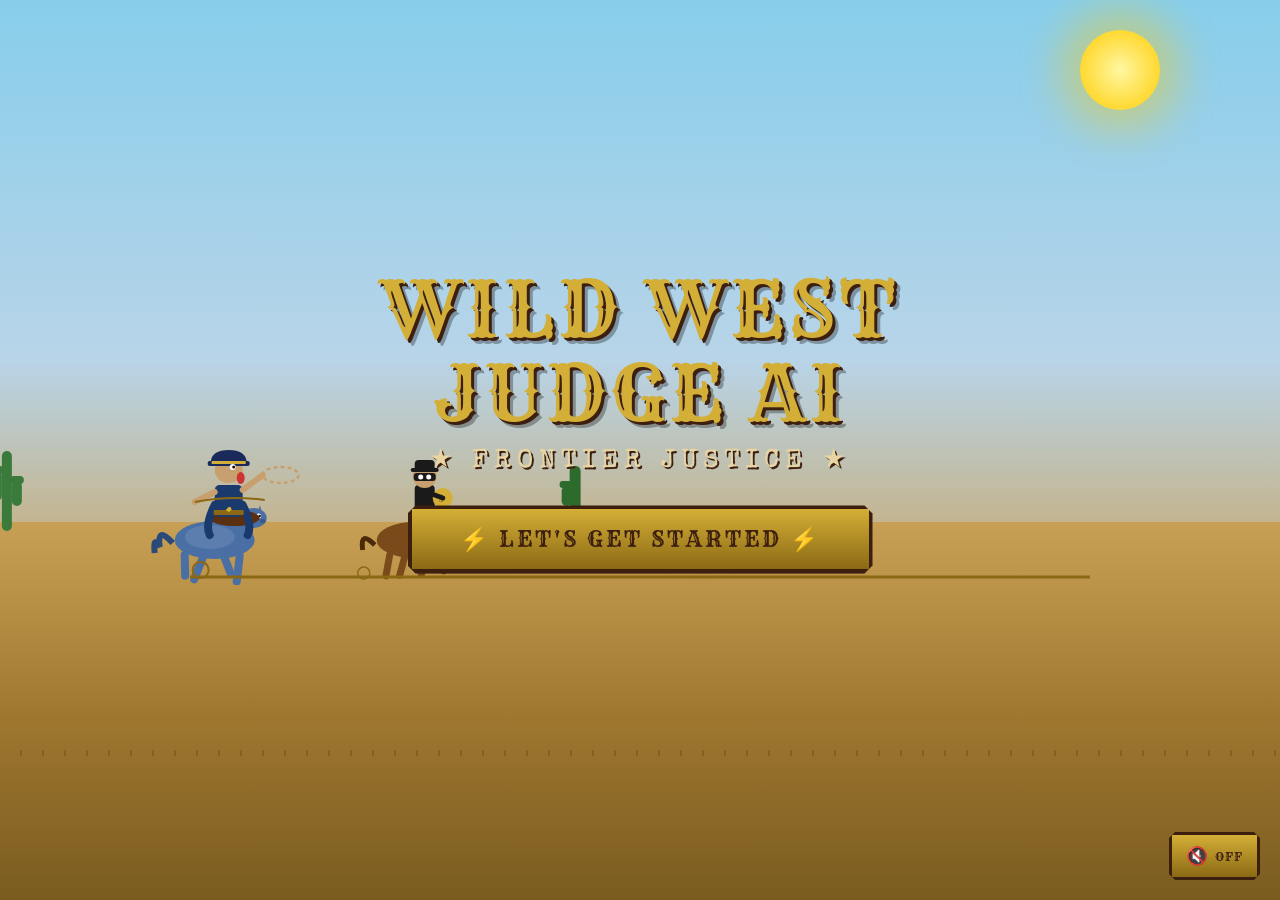
==== frontend/index.html @ 9add096d "Oraganize files" ====
<!DOCTYPE html>
<html lang="en">
<head>
<meta charset="UTF-8">
<meta name="viewport" content="width=device-width, initial-scale=1.0">
<title>Wild West Judge AI</title>
<style>
  @import url('https://fonts.googleapis.com/css2?family=Rye&family=Playfair+Display:wght@400;700;900&family=Special+Elite&family=Courier+Prime:wght@400;700&display=swap');

  :root {
    --dust: #c8a96e;
    --sand: #e8d5a3;
    --brown: #6b3a2a;
    --dark-brown: #3d1f10;
    --sky: #7db8d4;
    --green-screen: #00ff41;
    --paper: #f4e4c1;
    --ink: #1a0a00;
    --gold: #d4af37;
    --red: #8b1a1a;
  }

  * { margin: 0; padding: 0; box-sizing: border-box; }
  html { scroll-behavior: smooth; }

  body {
    font-family: 'Special Elite', cursive;
    overflow-x: hidden;
    background: var(--dark-brown);
  }

  /* ===== PAGE SYSTEM ===== */
  .page {
    display: none;
    min-height: 100vh;
    position: relative;
  }
  .page.active { display: flex; flex-direction: column; }

  /* ===== PAGE 1: CHASE SCENE ===== */
  #page1 {
    background: linear-gradient(180deg, #87CEEB 0%, #b8d4e8 40%, #c8a96e 65%, #8b6914 100%);
    overflow: hidden;
    align-items: center;
    justify-content: center;
    flex-direction: column;
  }

  .sky-layer {
    position: absolute; top: 0; left: 0; right: 0; height: 60%;
  }

  /* Sun */
  .sun {
    position: absolute;
    top: 30px; right: 120px;
    width: 80px; height: 80px;
    background: radial-gradient(circle, #fff7a1, #ffcc00);
    border-radius: 50%;
    box-shadow: 0 0 40px 20px rgba(255,200,0,0.4);
    animation: sunPulse 3s ease-in-out infinite;
  }
  @keyframes sunPulse { 0%,100%{box-shadow:0 0 40px 20px rgba(255,200,0,0.4)} 50%{box-shadow:0 0 60px 30px rgba(255,200,0,0.6)} }

  /* Clouds */
  .cloud {
    position: absolute;
    background: rgba(255,255,255,0.85);
    border-radius: 50px;
    animation: cloudDrift linear infinite;
  }
  .cloud::before, .cloud::after {
    content: '';
    position: absolute;
    background: inherit;
    border-radius: 50%;
  }
  .cloud1 { width:120px; height:40px; top:60px; left:-150px; animation-duration:25s; animation-delay:-5s; }
  .cloud1::before { width:70px; height:60px; top:-25px; left:15px; }
  .cloud1::after { width:50px; height:50px; top:-20px; left:55px; }
  .cloud2 { width:160px; height:50px; top:100px; left:-200px; animation-duration:35s; animation-delay:-15s; }
  .cloud2::before { width:90px; height:70px; top:-30px; left:20px; }
  .cloud2::after { width:60px; height:60px; top:-25px; left:80px; }
  @keyframes cloudDrift { from{transform:translateX(-200px)} to{transform:translateX(110vw)} }

  /* Ground */
  .ground {
    position: absolute;
    bottom: 0; left: 0; right: 0; height: 42%;
  }
  .ground-layer {
    position: absolute; bottom: 0; left: 0; right: 0;
    height: 100%;
    background: linear-gradient(180deg, #c8a055 0%, #a07830 50%, #7a5c20 100%);
  }
  .ground-track {
    position: absolute;
    bottom: 38%; left: 0; right: 0; height: 6px;
    background: repeating-linear-gradient(90deg, transparent, transparent 20px, rgba(0,0,0,0.15) 20px, rgba(0,0,0,0.15) 22px);
  }

  /* Cactus */
  .cactus {
    position: absolute; bottom: 40%;
    animation: cactusScroll linear infinite;
  }
  .cactus svg { display: block; }
  .cactus1 { animation-duration: 12s; animation-delay: 0s; left: -100px; }
  .cactus2 { animation-duration: 18s; animation-delay: -8s; left: -100px; }
  .cactus3 { animation-duration: 22s; animation-delay: -3s; left: -100px; }
  @keyframes cactusScroll { from{transform:translateX(0)} to{transform:translateX(110vw)} }

  /* Dust clouds */
  .dust-puff {
    position: absolute;
    border-radius: 50%;
    background: rgba(180,140,60,0.5);
    animation: dustPuff 1s ease-out infinite;
  }

  /* Title */
  .title-area {
    position: relative;
    z-index: 20;
    text-align: center;
    margin-bottom: 20px;
    margin-top: -60px;
  }
  .main-title {
    font-family: 'Rye', cursive;
    font-size: clamp(2.5rem, 6vw, 5rem);
    color: var(--gold);
    text-shadow: 3px 3px 0 var(--dark-brown), 6px 6px 0 rgba(0,0,0,0.3);
    letter-spacing: 4px;
    animation: titleDrop 1s ease-out;
    line-height: 1.1;
  }
  .sub-title {
    font-family: 'Special Elite', cursive;
    font-size: clamp(1rem, 2.5vw, 1.6rem);
    color: var(--sand);
    text-shadow: 2px 2px 0 var(--dark-brown);
    margin-top: 8px;
    letter-spacing: 6px;
  }
  @keyframes titleDrop { from{transform:translateY(-80px);opacity:0} to{transform:translateY(0);opacity:1} }

  /* Chase animation canvas area */
  .chase-stage {
    position: absolute;
    bottom: 35%;
    left: 0; right: 0;
    height: 180px;
    z-index: 10;
  }

  /* Characters */
  .character {
    position: absolute;
    bottom: 10px;
    animation: gallop 0.35s steps(1) infinite;
  }

  /* Thief - simple pixel art style */
  .thief-char {
    right: 35%;
    animation: thiefRun 0.3s steps(1) infinite, thiefChased 0s linear;
  }

  .start-btn {
    position: relative;
    z-index: 20;
    background: linear-gradient(180deg, #d4af37, #8b6914);
    border: 4px solid var(--dark-brown);
    color: var(--dark-brown);
    font-family: 'Rye', cursive;
    font-size: 1.4rem;
    padding: 16px 48px;
    cursor: pointer;
    letter-spacing: 3px;
    text-transform: uppercase;
    margin-top: 10px;
    box-shadow: 4px 4px 0 var(--dark-brown), 8px 8px 0 rgba(0,0,0,0.3);
    transition: all 0.1s;
    clip-path: polygon(8px 0, calc(100% - 8px) 0, 100% 8px, 100% calc(100% - 8px), calc(100% - 8px) 100%, 8px 100%, 0 calc(100% - 8px), 0 8px);
  }
  .start-btn:hover { transform: translate(-2px,-2px); box-shadow: 6px 6px 0 var(--dark-brown), 10px 10px 0 rgba(0,0,0,0.3); }
  .start-btn:active { transform: translate(4px,4px); box-shadow: none; }

  /* ===== SVG CHARACTERS ===== */
  #chase-canvas {
    position: absolute;
    bottom: 0; left: 0; right: 0;
    width: 100%; height: 200px;
  }

  /* Horse+rider gallop */
  @keyframes horseGallop {
    0%   { transform: translateY(0px) scaleY(1); }
    25%  { transform: translateY(-8px) scaleY(0.97); }
    50%  { transform: translateY(-3px) scaleY(1); }
    75%  { transform: translateY(-10px) scaleY(0.95); }
    100% { transform: translateY(0px) scaleY(1); }
  }
  @keyframes thiefGallop {
    0%   { transform: translateY(0px); }
    30%  { transform: translateY(-6px); }
    60%  { transform: translateY(-2px); }
    100% { transform: translateY(0px); }
  }
  @keyframes lassoSpin {
    from { transform-origin: 5px 5px; transform: rotate(0deg); }
    to   { transform-origin: 5px 5px; transform: rotate(360deg); }
  }

  .horse-group { animation: horseGallop 0.5s ease-in-out infinite; }
  .thief-group { animation: thiefGallop 0.4s ease-in-out infinite; }
  .lasso-rope { animation: lassoSpin 0.8s linear infinite; transform-box: fill-box; }

  /* Chase forward motion */
  #cowboy-unit {
    animation: cowboyChase 0s linear;
  }
  #thief-unit {
    animation: thiefRun 0s linear;
  }

  /* ===== PAGE 2: HACKING ROOM ===== */
  #page2 {
    background: #1a0f05;
    flex-direction: column;
    align-items: center;
    justify-content: flex-start;
    padding: 20px;
    overflow: hidden;
  }

  .page2-header {
    font-family: 'Rye', cursive;
    color: var(--green-screen);
    font-size: clamp(1.2rem, 3vw, 2rem);
    text-shadow: 0 0 20px var(--green-screen);
    letter-spacing: 4px;
    margin-bottom: 15px;
    text-align: center;
  }

  .room-scene {
    width: 100%;
    max-width: 700px;
    position: relative;
    border: 3px solid #2a1a0a;
    border-radius: 4px;
    overflow: hidden;
    flex-shrink: 0;
  }

  .room-svg-container {
    width: 100%;
    aspect-ratio: 16/9;
    max-height: 340px;
  }

  /* Green screen monitor glow */
  @keyframes screenFlicker {
    0%,100%{opacity:1} 92%{opacity:1} 93%{opacity:0.85} 94%{opacity:1} 97%{opacity:0.9} 98%{opacity:1}
  }
  .monitor-screen { animation: screenFlicker 4s infinite; }
  .scan-line {
    animation: scanMove 3s linear infinite;
  }
  @keyframes scanMove { from{transform:translateY(-100%)} to{transform:translateY(800%)} }

  /* Typing text on screen */
  .hacking-text {
    font-family: 'Courier Prime', monospace;
    font-size: 9px;
    fill: var(--green-screen);
    opacity: 0.9;
  }
  @keyframes textBlink { 0%,100%{opacity:1} 50%{opacity:0} }
  .cursor-blink { animation: textBlink 0.8s step-end infinite; }

  /* AI Chat Box */
  .ai-chatbox {
    width: 100%;
    max-width: 700px;
    background: linear-gradient(180deg, #1a0f05, #0d0800);
    border: 2px solid #00ff41;
    border-top: none;
    padding: 20px;
    box-shadow: 0 0 30px rgba(0,255,65,0.15);
  }

  .chat-label {
    font-family: 'Rye', cursive;
    color: var(--green-screen);
    font-size: 0.85rem;
    letter-spacing: 3px;
    margin-bottom: 10px;
    text-shadow: 0 0 10px var(--green-screen);
  }

  .chat-messages {
    min-height: 80px;
    max-height: 160px;
    overflow-y: auto;
    margin-bottom: 12px;
    padding: 8px;
    border: 1px solid rgba(0,255,65,0.2);
    background: rgba(0,0,0,0.5);
    border-radius: 2px;
  }
  .chat-messages::-webkit-scrollbar { width: 4px; }
  .chat-messages::-webkit-scrollbar-thumb { background: #00ff41; border-radius: 2px; }

  .msg { margin-bottom: 8px; font-family: 'Courier Prime', monospace; font-size: 0.85rem; line-height: 1.4; }
  .msg.system { color: #00ff41; }
  .msg.user { color: #aaffaa; }
  .msg.ai { color: #7fff7f; }
  .msg.ai::before { content: '> '; color: #00ff41; }
  .msg.user::before { content: '$ '; color: #aaffaa; }

  .input-row {
    display: flex;
    gap: 10px;
    align-items: stretch;
  }

  .prompt-input {
    flex: 1;
    background: rgba(0,0,0,0.7);
    border: 1px solid #00ff41;
    color: #00ff41;
    font-family: 'Courier Prime', monospace;
    font-size: 0.9rem;
    padding: 10px 14px;
    outline: none;
    border-radius: 2px;
    caret-color: #00ff41;
  }
  .prompt-input::placeholder { color: rgba(0,255,65,0.3); }
  .prompt-input:focus { box-shadow: 0 0 15px rgba(0,255,65,0.3); }

  .submit-btn {
    background: linear-gradient(180deg, #00ff41, #008f24);
    border: none;
    color: #000;
    font-family: 'Rye', cursive;
    font-size: 0.85rem;
    padding: 10px 20px;
    cursor: pointer;
    letter-spacing: 1px;
    transition: all 0.2s;
    border-radius: 2px;
  }
  .submit-btn:hover { filter: brightness(1.2); }
  .submit-btn:disabled { opacity: 0.5; cursor: not-allowed; }

  .upload-btn {
    background: linear-gradient(180deg, #8b7355, #6b5844);
    border: 1px solid #00ff41;
    color: #00ff41;
    font-family: 'Rye', cursive;
    font-size: 1.2rem;
    padding: 10px 16px;
    cursor: pointer;
    transition: all 0.2s;
    border-radius: 2px;
  }
  .upload-btn:hover { filter: brightness(1.1); box-shadow: 0 0 10px rgba(0,255,65,0.2); }
  .upload-btn:active { transform: scale(0.95); }

  .verdict-btn {
    width: 100%;
    background: linear-gradient(180deg, #d4af37, #b8860b);
    border: 2px solid #8b6914;
    color: #1a0a00;
    font-family: 'Rye', cursive;
    font-size: 1.1rem;
    padding: 12px 20px;
    cursor: pointer;
    letter-spacing: 2px;
    transition: all 0.3s;
    border-radius: 4px;
    margin-top: 10px;
    text-transform: uppercase;
    box-shadow: 3px 3px 0 rgba(0,0,0,0.3);
  }
  .verdict-btn:hover { 
    filter: brightness(1.15);
    box-shadow: 5px 5px 0 rgba(0,0,0,0.4);
    transform: translate(-2px, -2px);
  }
  .verdict-btn:active { 
    box-shadow: 1px 1px 0 rgba(0,0,0,0.2);
    transform: translate(2px, 2px);
  }

  .thinking-dots::after {
    content: '...';
    animation: dots 1.5s steps(4, end) infinite;
  }
  @keyframes dots {
    0%{content:'.'} 33%{content:'..'} 66%{content:'...'} 100%{content:''}
  }

  /* ===== PAGE 3 & 4: NEWSPAPER VERDICT ===== */
  #page3, #page4 {
    background: var(--paper);
    flex-direction: column;
    align-items: center;
    min-height: 100vh;
    position: relative;
    overflow: hidden;
  }

  /* Newspaper texture overlay */
  #page3::before, #page4::before {
    content: '';
    position: absolute;
    inset: 0;
    background-image:
      repeating-linear-gradient(0deg, transparent, transparent 28px, rgba(0,0,0,0.04) 28px, rgba(0,0,0,0.04) 29px),
      url("data:image/svg+xml,%3Csvg xmlns='http://www.w3.org/2000/svg' width='300' height='300'%3E%3Cfilter id='noise'%3E%3CfeTurbulence type='fractalNoise' baseFrequency='0.65' numOctaves='3' stitchTiles='stitch'/%3E%3C/filter%3E%3Crect width='300' height='300' filter='url(%23noise)' opacity='0.08'/%3E%3C/svg%3E");
    pointer-events: none;
    z-index: 1;
  }

  .newspaper-inner {
    position: relative;
    z-index: 2;
    width: 100%;
    max-width: 800px;
    padding: 20px 30px 40px;
    text-align: center;
  }

  .paper-masthead {
    border-top: 8px double var(--ink);
    border-bottom: 3px double var(--ink);
    padding: 10px 0;
    margin-bottom: 16px;
  }

  .paper-name {
    font-family: 'Playfair Display', serif;
    font-size: clamp(2.2rem, 6vw, 4rem);
    font-weight: 900;
    color: var(--ink);
    letter-spacing: 2px;
    line-height: 1;
  }

  .paper-tagline {
    font-family: 'Special Elite', cursive;
    font-size: 0.75rem;
    color: var(--ink);
    letter-spacing: 4px;
    margin-top: 4px;
    text-transform: uppercase;
  }

  .paper-date {
    display: flex;
    justify-content: space-between;
    font-family: 'Special Elite', cursive;
    font-size: 0.7rem;
    color: var(--ink);
    border-top: 1px solid var(--ink);
    border-bottom: 1px solid var(--ink);
    padding: 4px 0;
    margin-bottom: 16px;
  }

  .headline {
    font-family: 'Playfair Display', serif;
    font-size: clamp(1.8rem, 5vw, 3.2rem);
    font-weight: 900;
    color: var(--ink);
    line-height: 1.1;
    margin-bottom: 8px;
    text-transform: uppercase;
  }

  #page3 .headline { color: var(--red); }
  #page4 .headline { color: #1a4a1a; }

  .subheadline {
    font-family: 'Playfair Display', serif;
    font-size: clamp(1rem, 2.5vw, 1.5rem);
    font-style: italic;
    color: var(--ink);
    margin-bottom: 20px;
  }

  .verdict-divider {
    display: flex;
    align-items: center;
    gap: 12px;
    margin-bottom: 20px;
  }
  .verdict-divider::before, .verdict-divider::after {
    content: ''; flex: 1;
    border-top: 2px solid var(--ink);
  }
  .verdict-stamp {
    font-family: 'Rye', cursive;
    font-size: 2.5rem;
    font-weight: bold;
    padding: 8px 20px;
    border: 4px solid;
    border-radius: 4px;
    transform: rotate(-3deg);
    letter-spacing: 4px;
  }

  #page3 .verdict-stamp { color: var(--red); border-color: var(--red); }
  #page4 .verdict-stamp { color: #1a4a1a; border-color: #1a4a1a; }

  .answer-box {
    background: rgba(255,255,255,0.6);
    border: 2px solid var(--ink);
    border-radius: 2px;
    padding: 20px;
    text-align: left;
    margin-bottom: 24px;
    font-family: 'Special Elite', cursive;
    font-size: 1rem;
    color: var(--ink);
    line-height: 1.8;
    box-shadow: inset 0 0 20px rgba(0,0,0,0.05);
    min-height: 100px;
    position: relative;
  }

  .answer-box::before {
    content: 'THE VERDICT';
    font-family: 'Rye', cursive;
    font-size: 0.65rem;
    letter-spacing: 4px;
    color: rgba(0,0,0,0.4);
    position: absolute;
    top: 8px; left: 12px;
  }

  .answer-text {
    margin-top: 12px;
  }

  /* Stars rating */
  .stars-section {
    margin-bottom: 24px;
  }

  .stars-label {
    font-family: 'Rye', cursive;
    font-size: 0.9rem;
    color: var(--ink);
    letter-spacing: 3px;
    margin-bottom: 10px;
  }

  .stars-container {
    display: flex;
    justify-content: center;
    gap: 8px;
    margin-bottom: 8px;
  }

  .star {
    font-size: 2.5rem;
    cursor: not-allowed;
    pointer-events: none;
    transition: all 0.2s;
    filter: grayscale(1) opacity(0.4);
    line-height: 1;
  }

  .star.active {
    filter: grayscale(0) opacity(1);
    transform: scale(1.1);
  }

  #page3 .star.active { color: #8b1a1a; }
  #page4 .star.active { color: #2d6a2d; }

  .stars-text {
    font-family: 'Special Elite', cursive;
    font-size: 0.85rem;
    color: var(--brown);
    font-style: italic;
    min-height: 20px;
  }

  .back-btn {
    background: linear-gradient(180deg, var(--dust), var(--brown));
    border: 3px solid var(--dark-brown);
    color: var(--sand);
    font-family: 'Rye', cursive;
    font-size: 1rem;
    padding: 12px 32px;
    cursor: pointer;
    letter-spacing: 2px;
    box-shadow: 3px 3px 0 var(--dark-brown);
    transition: all 0.1s;
    margin-top: 8px;
  }
  .back-btn:hover { transform: translate(-1px,-1px); box-shadow: 4px 4px 0 var(--dark-brown); }
  .back-btn:active { transform: translate(3px,3px); box-shadow: none; }

  /* Watermark wanted poster */
  .wanted-watermark {
    position: absolute;
    font-family: 'Rye', cursive;
    font-size: clamp(4rem, 15vw, 10rem);
    letter-spacing: 10px;
    opacity: 0.04;
    transform: rotate(-15deg);
    pointer-events: none;
    z-index: 0;
  }
  #page3 .wanted-watermark { color: var(--red); top: 30%; left: 50%; transform: translateX(-50%) rotate(-15deg); }
  #page4 .wanted-watermark { color: #1a4a1a; top: 30%; left: 50%; transform: translateX(-50%) rotate(-15deg); }

  /* Loading spinner */
  .loader {
    display: none;
    width: 20px; height: 20px;
    border: 2px solid rgba(0,255,65,0.2);
    border-top-color: #00ff41;
    border-radius: 50%;
    animation: spin 0.8s linear infinite;
    margin: 0 auto;
  }
  @keyframes spin { to{transform:rotate(360deg)} }

  /* Typewriter effect */
  .typewriter-text { }

  /* Transitions */
  .page { animation: pageFade 0.5s ease; }
  @keyframes pageFade { from{opacity:0} to{opacity:1} }

  /* Responsive */
  @media (max-width: 600px) {
    .newspaper-inner { padding: 16px 16px 30px; }
    .ai-chatbox { padding: 14px; }
  }

  .stars-rating-area { 
    text-align: center;
  }

  /* Flying bullets decorative */
  .bullet-decoration {
    position: absolute;
    font-size: 1.2rem;
    color: var(--ink);
    opacity: 0.15;
    pointer-events: none;
  }

  /* ===== AUDIO BUTTON ===== */
  .audio-btn {
    position: fixed;
    bottom: 20px;
    right: 20px;
    z-index: 1000;
    background: linear-gradient(180deg, #d4af37, #8b6914);
    border: 3px solid var(--dark-brown);
    color: var(--dark-brown);
    font-family: 'Rye', cursive;
    font-size: 0.75rem;
    padding: 10px 14px;
    cursor: pointer;
    letter-spacing: 1px;
    box-shadow: 3px 3px 0 var(--dark-brown);
    transition: all 0.1s;
    clip-path: polygon(6px 0, calc(100% - 6px) 0, 100% 6px, 100% calc(100% - 6px), calc(100% - 6px) 100%, 6px 100%, 0 calc(100% - 6px), 0 6px);
    display: flex;
    align-items: center;
    gap: 6px;
  }
  .audio-btn:hover { transform: translate(-1px,-1px); box-shadow: 4px 4px 0 var(--dark-brown); }
  .audio-btn:active { transform: translate(3px,3px); box-shadow: none; }
  .audio-icon { font-size: 1.1rem; }
</style>
</head>
<body>
<!-- Background Music (autoplay on first interaction) -->
<audio id="bgMusic" loop>
  <source src="../assets/music/background-music.mp3" type="audio/mpeg">
</audio>

<!-- ============ PAGE 1: INTRO ============ -->
<div id="page1" class="page active">
  <div class="sun"></div>
  <div class="cloud cloud1"></div>
  <div class="cloud cloud2"></div>

  <div class="ground">
    <div class="ground-layer"></div>
    <div class="ground-track"></div>
  </div>

  <!-- Chase SVG Animation -->
  <div class="chase-stage">
    <svg id="chase-canvas" viewBox="0 0 900 200" xmlns="http://www.w3.org/2000/svg">
      <defs>
        <filter id="dustBlur">
          <feGaussianBlur stdDeviation="3"/>
        </filter>
      </defs>

      <!-- Dust trails -->
      <ellipse class="dust1" cx="520" cy="185" rx="30" ry="10" fill="rgba(180,140,60,0.4)" filter="url(#dustBlur)">
        <animate attributeName="cx" values="520;480;520" dur="0.8s" repeatCount="indefinite"/>
        <animate attributeName="opacity" values="0.4;0;0.4" dur="0.8s" repeatCount="indefinite"/>
      </ellipse>
      <ellipse class="dust2" cx="320" cy="187" rx="25" ry="8" fill="rgba(180,140,60,0.35)" filter="url(#dustBlur)">
        <animate attributeName="cx" values="320;280;320" dur="0.7s" repeatCount="indefinite"/>
        <animate attributeName="opacity" values="0.35;0;0.35" dur="0.7s" repeatCount="indefinite"/>
      </ellipse>

      <!-- THIEF unit (runs ahead) -->
      <g id="thief-unit">
        <animateTransform attributeName="transform" type="translate"
          values="-200,0; 1100,0" dur="6s" repeatCount="indefinite"/>
        <g class="thief-group">
          <!-- Thief horse (brown) -->
          <g transform="translate(0,130)">
            <!-- body -->
            <ellipse cx="60" cy="25" rx="38" ry="18" fill="#7a4a1a"/>
            <!-- neck -->
            <rect x="82" y="5" width="14" height="22" rx="5" fill="#7a4a1a"/>
            <!-- head -->
            <ellipse cx="97" cy="4" rx="12" ry="9" fill="#7a4a1a"/>
            <!-- ear -->
            <polygon points="102,0 106,0 104,-8" fill="#7a4a1a"/>
            <!-- eye -->
            <circle cx="102" cy="3" r="2" fill="#fff"/>
            <circle cx="103" cy="3" r="1" fill="#1a0a00"/>
            <!-- mane -->
            <path d="M82,5 Q78,-5 75,8" stroke="#4a2a08" stroke-width="4" fill="none"/>
            <!-- legs galloping -->
            <line x1="35" y1="40" x2="25" y2="65" stroke="#7a4a1a" stroke-width="7" stroke-linecap="round">
              <animate attributeName="x2" values="25;40;25" dur="0.4s" repeatCount="indefinite"/>
              <animate attributeName="y2" values="65;55;65" dur="0.4s" repeatCount="indefinite"/>
            </line>
            <line x1="50" y1="42" x2="38" y2="66" stroke="#7a4a1a" stroke-width="7" stroke-linecap="round">
              <animate attributeName="x2" values="38;55;38" dur="0.4s" repeatCount="indefinite" keyTimes="0;0.5;1"/>
              <animate attributeName="y2" values="66;52;66" dur="0.4s" repeatCount="indefinite"/>
            </line>
            <line x1="70" y1="42" x2="58" y2="66" stroke="#7a4a1a" stroke-width="7" stroke-linecap="round">
              <animate attributeName="x2" values="58;73;58" dur="0.4s" begin="-0.2s" repeatCount="indefinite"/>
              <animate attributeName="y2" values="66;54;66" dur="0.4s" begin="-0.2s" repeatCount="indefinite"/>
            </line>
            <line x1="85" y1="41" x2="78" y2="65" stroke="#7a4a1a" stroke-width="7" stroke-linecap="round">
              <animate attributeName="x2" values="78;90;78" dur="0.4s" begin="-0.1s" repeatCount="indefinite"/>
              <animate attributeName="y2" values="65;55;65" dur="0.4s" begin="-0.1s" repeatCount="indefinite"/>
            </line>
            <!-- tail -->
            <path d="M20,30 Q5,15 8,35" stroke="#4a2a08" stroke-width="5" fill="none"/>
          </g>
          <!-- Thief rider (black outfit) -->
          <g transform="translate(30,75)">
            <!-- body -->
            <rect x="30" y="25" width="20" height="28" rx="4" fill="#1a1a1a"/>
            <!-- head -->
            <circle cx="40" cy="16" r="12" fill="#c8a070"/>
            <!-- hat (bandit) -->
            <rect x="26" y="8" width="28" height="4" rx="2" fill="#1a1a1a"/>
            <rect x="30" y="0" width="20" height="12" rx="4" fill="#1a1a1a"/>
            <!-- mask -->
            <rect x="29" y="13" width="22" height="8" rx="3" fill="#1a1a1a"/>
            <!-- eyes -->
            <circle cx="36" cy="17" r="2.5" fill="#fff"/>
            <circle cx="44" cy="17" r="2.5" fill="#fff"/>
            <!-- money bag -->
            <circle cx="58" cy="38" r="10" fill="#d4af37"/>
            <text x="54" y="42" font-size="10" fill="#8b6914" font-family="serif">$</text>
            <!-- arms holding bag -->
            <line x1="50" y1="35" x2="58" y2="38" stroke="#1a1a1a" stroke-width="5" stroke-linecap="round"/>
          </g>
        </g>
      </g>

      <!-- COWBOY unit (blue hen cowboy - chasing) -->
      <g id="cowboy-unit">
        <animateTransform attributeName="transform" type="translate"
          values="-400,0; 900,0" dur="6s" repeatCount="indefinite"/>
        <g class="horse-group">
          <!-- Horse (blue-grey) -->
          <g transform="translate(0,130)">
            <!-- body -->
            <ellipse cx="60" cy="25" rx="40" ry="19" fill="#4a6fa5"/>
            <!-- muscle shading -->
            <ellipse cx="55" cy="22" rx="25" ry="12" fill="rgba(255,255,255,0.1)"/>
            <!-- neck -->
            <rect x="83" y="4" width="15" height="24" rx="6" fill="#4a6fa5"/>
            <!-- head -->
            <ellipse cx="99" cy="3" rx="13" ry="10" fill="#4a6fa5"/>
            <!-- nostril -->
            <ellipse cx="108" cy="6" rx="3" ry="2" fill="#3a5a8a"/>
            <!-- ear -->
            <polygon points="103,-1 108,-1 105,-10" fill="#4a6fa5"/>
            <!-- eye -->
            <circle cx="104" cy="1" r="2.5" fill="#fff"/>
            <circle cx="105" cy="1" r="1.2" fill="#1a0a00"/>
            <!-- mane (flowing) -->
            <path d="M83,4 Q79,-8 74,5 Q70,-4 66,6" stroke="#2a4a7a" stroke-width="5" fill="none"/>
            <!-- legs with gallop animation -->
            <line x1="30" y1="40" x2="18" y2="68" stroke="#4a6fa5" stroke-width="8" stroke-linecap="round">
              <animate attributeName="x2" values="18;35;18" dur="0.5s" repeatCount="indefinite"/>
              <animate attributeName="y2" values="68;58;68" dur="0.5s" repeatCount="indefinite"/>
            </line>
            <line x1="48" y1="43" x2="35" y2="68" stroke="#4a6fa5" stroke-width="8" stroke-linecap="round">
              <animate attributeName="x2" values="35;52;35" dur="0.5s" begin="-0.25s" repeatCount="indefinite"/>
              <animate attributeName="y2" values="68;54;68" dur="0.5s" begin="-0.25s" repeatCount="indefinite"/>
            </line>
            <line x1="70" y1="43" x2="60" y2="68" stroke="#4a6fa5" stroke-width="8" stroke-linecap="round">
              <animate attributeName="x2" values="60;78;60" dur="0.5s" begin="-0.1s" repeatCount="indefinite"/>
              <animate attributeName="y2" values="68;56;68" dur="0.5s" begin="-0.1s" repeatCount="indefinite"/>
            </line>
            <line x1="85" y1="41" x2="80" y2="68" stroke="#4a6fa5" stroke-width="8" stroke-linecap="round">
              <animate attributeName="x2" values="80;95;80" dur="0.5s" begin="-0.35s" repeatCount="indefinite"/>
              <animate attributeName="y2" values="68;56;68" dur="0.5s" begin="-0.35s" repeatCount="indefinite"/>
            </line>
            <!-- tail -->
            <path d="M18,28 Q2,10 5,32 Q-2,20 0,38" stroke="#2a4a7a" stroke-width="6" fill="none"/>
            <!-- hooves -->
          </g>

          <!-- Blue Hen Cowboy rider -->
          <g transform="translate(25,55)">
            <!-- saddle -->
            <ellipse cx="55" cy="78" rx="25" ry="8" fill="#5a3010"/>
            <!-- body / duster coat (blue) -->
            <rect x="35" y="45" width="28" height="32" rx="5" fill="#1a3a6e"/>
            <!-- coat tails -->
            <path d="M35,65 Q25,85 30,95" stroke="#1a3a6e" stroke-width="8" fill="none" stroke-linecap="round"/>
            <path d="M63,65 Q73,85 68,95" stroke="#1a3a6e" stroke-width="8" fill="none" stroke-linecap="round"/>
            <!-- belt + badge -->
            <rect x="34" y="70" width="30" height="5" rx="1" fill="#8b6914"/>
            <polygon points="49,67 51,67 52,70 49,72 46,70" fill="#d4af37"/>
            <!-- head (hen - slightly beaked) -->
            <ellipse cx="49" cy="30" rx="14" ry="13" fill="#c8a070"/>
            <!-- cowboy hat (blue/dark) -->
            <path d="M31,22 Q32,10 49,10 Q66,10 67,22 Z" fill="#1a2a5a"/>
            <rect x="28" y="21" width="42" height="5" rx="2" fill="#1a2a5a"/>
            <!-- hat band (gold) -->
            <rect x="32" y="21" width="34" height="3" fill="#d4af37"/>
            <!-- beak (hen!) -->
            <polygon points="58,32 64,34 58,36" fill="#d4af37"/>
            <!-- eye -->
            <circle cx="53" cy="27" r="3" fill="#fff"/>
            <circle cx="54" cy="27" r="1.5" fill="#1a0a00"/>
            <!-- wattle (hen feature) -->
            <ellipse cx="61" cy="38" rx="4" ry="6" fill="#cc3333"/>
            <!-- arm throwing lasso -->
            <g transform="translate(63,50)">
              <line x1="0" y1="0" x2="20" y2="-15" stroke="#c8a070" stroke-width="6" stroke-linecap="round"/>
              <!-- lasso rope spinning -->
              <g class="lasso-rope" transform="translate(20,-15)">
                <ellipse cx="18" cy="0" rx="18" ry="8" fill="none" stroke="#c8a070" stroke-width="2.5" stroke-dasharray="4,3"/>
              </g>
            </g>
            <!-- other arm (reins) -->
            <line x1="35" y1="52" x2="15" y2="62" stroke="#c8a070" stroke-width="6" stroke-linecap="round"/>
            <path d="M15,62 Q50,55 85,60" stroke="#8b6914" stroke-width="2" fill="none"/>
          </g>
        </g>
      </g>

      <!-- Ground line -->
      <line x1="0" y1="192" x2="900" y2="192" stroke="#8b6914" stroke-width="3"/>
      <!-- Tumbleweeds -->
      <circle cx="200" cy="185" r="8" fill="none" stroke="#8b6914" stroke-width="2">
        <animateTransform attributeName="transform" type="translate" values="0,0;-900,0" dur="8s" repeatCount="indefinite"/>
        <animateTransform attributeName="transform" type="rotate" values="0,200,185;360,200,185" dur="1s" repeatCount="indefinite" additive="sum"/>
      </circle>
      <circle cx="600" cy="188" r="6" fill="none" stroke="#8b6914" stroke-width="1.5">
        <animateTransform attributeName="transform" type="translate" values="0,0;-900,0" dur="12s" begin="-4s" repeatCount="indefinite"/>
        <animateTransform attributeName="transform" type="rotate" values="0,600,188;360,600,188" dur="1.2s" repeatCount="indefinite" additive="sum"/>
      </circle>
    </svg>
  </div>

  <!-- Cacti SVGs -->
  <svg class="cactus cactus1" style="bottom:41%; left:-80px" width="50" height="100" viewBox="0 0 50 100">
    <rect x="20" y="20" width="10" height="80" rx="5" fill="#3a7a3a"/>
    <rect x="10" y="40" width="10" height="30" rx="5" fill="#3a7a3a"/>
    <rect x="8" y="35" width="14" height="8" rx="4" fill="#3a7a3a"/>
    <rect x="30" y="50" width="10" height="25" rx="5" fill="#3a7a3a"/>
    <rect x="28" y="45" width="14" height="8" rx="4" fill="#3a7a3a"/>
    <animateTransform attributeName="transform" type="translate" values="-80,0;1100,0" dur="14s" repeatCount="indefinite"/>
  </svg>
  <svg class="cactus cactus2" style="bottom:41%; left:-60px" width="35" height="80" viewBox="0 0 35 80">
    <rect x="12" y="15" width="11" height="65" rx="5" fill="#2d6b2d"/>
    <rect x="4" y="35" width="10" height="20" rx="5" fill="#2d6b2d"/>
    <rect x="2" y="30" width="14" height="7" rx="3" fill="#2d6b2d"/>
    <animateTransform attributeName="transform" type="translate" values="-60,0;1100,0" dur="20s" begin="-10s" repeatCount="indefinite"/>
  </svg>

  <div class="title-area">
    <div class="main-title">WILD WEST<br>JUDGE AI</div>
    <div class="sub-title">★ FRONTIER JUSTICE ★</div>
  </div>

  <button class="start-btn" onclick="goToPage(2)">⚡ LET'S GET STARTED ⚡</button>
</div>

<!-- Audio Control Button -->
<button class="audio-btn" onclick="toggleMusic()">
  <span class="audio-icon">🔇</span> OFF
</button>

<!-- ============ PAGE 2: HACKING ROOM ============ -->
<div id="page2" class="page">
  <div class="page2-header">★ FRONTIER INTELLIGENCE SYSTEM ★</div>

  <div class="room-scene">
    <svg class="room-svg-container" viewBox="0 0 700 394" xmlns="http://www.w3.org/2000/svg">
      <!-- Room walls -->
      <rect width="700" height="394" fill="#1a0d05"/>
      <!-- Back wall -->
      <rect x="80" y="40" width="540" height="280" fill="#2d1a08"/>
      <!-- Floor boards -->
      <rect x="0" y="310" width="700" height="84" fill="#3d2008"/>
      <line x1="0" y1="330" x2="700" y2="330" stroke="#2a1404" stroke-width="2"/>
      <line x1="0" y1="355" x2="700" y2="355" stroke="#2a1404" stroke-width="2"/>
      <line x1="0" y1="380" x2="700" y2="380" stroke="#2a1404" stroke-width="2"/>
      <!-- Floor plank lines -->
      <line x1="100" y1="310" x2="100" y2="394" stroke="#2a1404" stroke-width="1"/>
      <line x1="200" y1="310" x2="200" y2="394" stroke="#2a1404" stroke-width="1"/>
      <line x1="300" y1="310" x2="300" y2="394" stroke="#2a1404" stroke-width="1"/>
      <line x1="400" y1="310" x2="400" y2="394" stroke="#2a1404" stroke-width="1"/>
      <line x1="500" y1="310" x2="500" y2="394" stroke="#2a1404" stroke-width="1"/>
      <line x1="600" y1="310" x2="600" y2="394" stroke="#2a1404" stroke-width="1"/>
      <!-- Wall boards -->
      <line x1="150" y1="40" x2="150" y2="320" stroke="#221205" stroke-width="1"/>
      <line x1="250" y1="40" x2="250" y2="320" stroke="#221205" stroke-width="1"/>
      <line x1="350" y1="40" x2="350" y2="320" stroke="#221205" stroke-width="1"/>
      <line x1="450" y1="40" x2="450" y2="320" stroke="#221205" stroke-width="1"/>
      <line x1="550" y1="40" x2="550" y2="320" stroke="#221205" stroke-width="1"/>
      <!-- Wanted poster on wall -->
      <rect x="100" y="70" width="80" height="110" fill="#e8d5a3" stroke="#8b6914" stroke-width="2"/>
      <text x="140" y="95" text-anchor="middle" font-family="serif" font-size="9" fill="#1a0a00" font-weight="bold">WANTED</text>
      <rect x="110" y="100" width="60" height="45" fill="#c8a070" rx="2"/>
      <circle cx="140" cy="118" r="12" fill="#c8a070"/>
      <rect x="124" y="118" width="32" height="25" rx="3" fill="#c8a070"/>
      <rect x="112" y="100" width="56" height="4" fill="#8b6914" opacity="0.5"/>
      <!-- ChatGPT Logo Badge -->
      <circle cx="155" cy="108" r="7" fill="#10a37f" stroke="#1a0a00" stroke-width="0.5"/>
      <text x="155" y="112" text-anchor="middle" font-family="serif" font-size="4" fill="#ffffff" font-weight="bold">AI</text>
      <text x="140" y="162" text-anchor="middle" font-family="serif" font-size="7" fill="#8b1a1a">DEAD OR ALIVE</text>
      <text x="140" y="172" text-anchor="middle" font-family="serif" font-size="6" fill="#1a0a00">$500 REWARD</text>
      <!-- Oil lantern left -->
      <rect x="520" y="70" width="24" height="40" rx="5" fill="#d4af37" opacity="0.9"/>
      <ellipse cx="532" cy="70" rx="12" ry="4" fill="#d4af37"/>
      <ellipse cx="532" cy="110" rx="10" ry="3" fill="#8b6914"/>
      <ellipse cx="532" cy="75" rx="6" ry="8" fill="rgba(255,200,50,0.8)">
        <animate attributeName="ry" values="8;9;7;8" dur="1.5s" repeatCount="indefinite"/>
        <animate attributeName="fill" values="rgba(255,200,50,0.8);rgba(255,160,30,0.8);rgba(255,220,60,0.8)" dur="0.8s" repeatCount="indefinite"/>
      </ellipse>
      <!-- Lantern glow -->
      <radialGradient id="lanternGlow" cx="50%" cy="50%" r="50%">
        <stop offset="0%" stop-color="rgba(255,180,30,0.3)"/>
        <stop offset="100%" stop-color="rgba(255,180,30,0)"/>
      </radialGradient>
      <ellipse cx="532" cy="85" rx="60" ry="60" fill="url(#lanternGlow)">
        <animate attributeName="rx" values="60;70;55;60" dur="2s" repeatCount="indefinite"/>
        <animate attributeName="ry" values="60;65;55;60" dur="2s" repeatCount="indefinite"/>
      </ellipse>

      <!-- DESK -->
      <rect x="150" y="270" width="380" height="18" rx="4" fill="#5a2e10"/>
      <rect x="165" y="285" width="14" height="30" rx="3" fill="#4a2408"/>
      <rect x="500" y="285" width="14" height="30" rx="3" fill="#4a2408"/>
      <rect x="240" y="285" width="14" height="28" rx="3" fill="#4a2408"/>
      <rect x="425" y="285" width="14" height="28" rx="3" fill="#4a2408"/>
      <!-- Desk surface detail -->
      <rect x="150" y="260" width="380" height="12" rx="2" fill="#6a3a18"/>

      <!-- MONITOR - CRT style -->
      <!-- Stand -->
      <rect x="315" y="240" width="50" height="22" rx="3" fill="#2a1a0a"/>
      <rect x="305" y="258" width="70" height="8" rx="3" fill="#1a0d05"/>
      <!-- Monitor body -->
      <rect x="230" y="100" width="220" height="155" rx="8" fill="#1a0d05"/>
      <rect x="234" y="104" width="212" height="147" rx="6" fill="#0d0800"/>
      <!-- Screen bezel glow -->
      <rect x="240" y="110" width="200" height="135" rx="4" fill="#001a00">
        <animate attributeName="opacity" values="0.8;1;0.9;1;0.85" dur="5s" repeatCount="indefinite"/>
      </rect>

      <!-- Green screen content -->
      <g class="monitor-screen">
        <!-- Screen bg -->
        <rect x="242" y="112" width="196" height="131" rx="2" fill="#000d00"/>
        <!-- Scan line sweep -->
        <rect x="242" y="112" width="196" height="4" fill="rgba(0,255,65,0.08)" class="scan-line">
          <animate attributeName="y" values="112;243;112" dur="2.5s" repeatCount="indefinite"/>
        </rect>
        <!-- CRT curvature vignette -->
        <radialGradient id="crtVig" cx="50%" cy="50%" r="70%">
          <stop offset="0%" stop-color="transparent"/>
          <stop offset="100%" stop-color="rgba(0,0,0,0.5)"/>
        </radialGradient>
        <rect x="242" y="112" width="196" height="131" fill="url(#crtVig)" rx="2"/>

        <!-- Hacking text lines -->
        <text class="hacking-text" x="248" y="128">FRONTIER_AI v1.0 ████████████████</text>
        <text class="hacking-text" x="248" y="141">CONNECTING TO DATABASE...</text>
        <text class="hacking-text" x="248" y="154">> CASE FILE LOADED</text>
        <text class="hacking-text" x="248" y="167">ANALYZING EVIDENCE... ████ 87%</text>
        <text class="hacking-text" x="248" y="180">ROOT ACCESS: GRANTED</text>
        <text class="hacking-text" x="248" y="193">DECRYPTING WITNESS TESTIMONY</text>
        <text class="hacking-text" x="248" y="206">CROSS_REF: ALIBI_DB ✓</text>
        <text class="hacking-text" x="248" y="219">VERDICT_ENGINE: ARMED</text>
        <text class="hacking-text" x="248" y="232">ENTER CASE FOR ANALYSIS_<tspan class="cursor-blink">█</tspan></text>
        <!-- Scanline overlay -->
        <rect x="242" y="112" width="196" height="131" fill="none" stroke="rgba(0,255,65,0.15)" stroke-width="0.5" rx="2"/>
      </g>

      <!-- Monitor brand text -->
      <text x="340" y="250" text-anchor="middle" font-family="Special Elite" font-size="8" fill="#3a2010">FRONTIER-TEC</text>

      <!-- Keyboard (wild west telegraph-ish) -->
      <rect x="255" y="278" width="170" height="12" rx="3" fill="#1a0d05"/>
      <rect x="260" y="280" width="160" height="7" rx="2" fill="#0d0800"/>
      <!-- Keys -->
      <g fill="#2a1a0a">
        <rect x="263" y="281" width="6" height="5" rx="1"/>
        <rect x="272" y="281" width="6" height="5" rx="1"/>
        <rect x="281" y="281" width="6" height="5" rx="1"/>
        <rect x="290" y="281" width="6" height="5" rx="1"/>
        <rect x="299" y="281" width="6" height="5" rx="1"/>
        <rect x="308" y="281" width="6" height="5" rx="1"/>
        <rect x="317" y="281" width="6" height="5" rx="1"/>
        <rect x="326" y="281" width="6" height="5" rx="1"/>
        <rect x="335" y="281" width="6" height="5" rx="1"/>
        <rect x="344" y="281" width="6" height="5" rx="1"/>
        <rect x="353" y="281" width="6" height="5" rx="1"/>
        <rect x="362" y="281" width="6" height="5" rx="1"/>
        <rect x="371" y="281" width="6" height="5" rx="1"/>
        <rect x="380" y="281" width="6" height="5" rx="1"/>
        <rect x="389" y="281" width="6" height="5" rx="1"/>
        <rect x="398" y="281" width="6" height="5" rx="1"/>
        <rect x="407" y="281" width="24" height="5" rx="1"/><!-- space -->
      </g>

      <!-- Cowboy figure sitting at desk (silhouette) -->
      <!-- Hat -->
      <ellipse cx="185" cy="218" rx="22" ry="4" fill="#1a0a00"/>
      <rect x="167" y="192" width="36" height="28" rx="6" fill="#1a0a00"/>
      <!-- Head -->
      <ellipse cx="185" cy="198" rx="13" ry="12" fill="#c8a070"/>
      <!-- Eye glow (green from screen) -->
      <ellipse cx="189" cy="197" rx="3" ry="2" fill="rgba(0,255,65,0.4)"/>
      <!-- Body -->
      <rect x="168" y="218" width="34" height="50" rx="5" fill="#2a1a0a"/>
      <!-- Arm reaching to keyboard -->
      <line x1="202" y1="235" x2="255" y2="272" stroke="#2a1a0a" stroke-width="10" stroke-linecap="round"/>
    </svg>
  </div>

  <!-- AI Chatbox -->
  <div class="ai-chatbox">
    <div class="chat-label">⚡ FRONTIER INTELLIGENCE — ENTER YOUR CASE ⚡</div>
    <div class="chat-messages" id="chatMessages">
      <div class="msg system">FRONTIER_AI ONLINE. STATE YOUR CASE, PARTNER.</div>
      <div class="msg system">Describe the situation and I'll render a verdict...</div>
    </div>
    <div class="input-row">
      <input
        type="text"
        class="prompt-input"
        id="promptInput"
        placeholder="Analyze the case... (e.g. 'Is this text AI-generated?')"
        onkeydown="if(event.key==='Enter') submitPrompt()"
      />
      <input
        type="file"
        id="fileUpload"
        accept="image/*"
        style="display: none;"
        onchange="handleFileUpload(event)"
      />
      <button class="upload-btn" onclick="triggerFileUpload()" title="Upload image">📷</button>
      <button class="submit-btn" id="submitBtn" onclick="submitPrompt()">JUDGE IT</button>
    </div>
    <button class="verdict-btn" id="verdictBtn" style="display: none;" onclick="goToVerdictPage()">📋 READ VERDICT 📋</button>
  </div>
</div>


<!-- ============ PAGE 3: FRAUD ============ -->
<div id="page3" class="page">
  <div class="wanted-watermark">FRAUD</div>
  <div class="newspaper-inner">
    <div class="paper-masthead">
      <div class="paper-name">The Frontier Gazette</div>
      <div class="paper-tagline">✦ Truth, Justice & The Western Way ✦</div>
    </div>
    <div class="paper-date">
      <span>SPECIAL EDITION</span>
      <span>FRONTIER TERRITORY, ANNO DOMINI</span>
      <span>ONE CENT</span>
    </div>

    <div class="headline">FRAUDULENT ACTIVITY DETECTED!</div>
    <div class="subheadline">The Evidence Shows Signs of Deception and Forgery</div>

    <div class="verdict-divider">
      <div class="verdict-stamp">FRAUD</div>
    </div>

    <div class="answer-box">
      <div class="answer-text" id="fraudAnswer">Loading verdict...</div>
    </div>

    <div class="stars-section stars-rating-area">
      <div class="stars-label">⚖ RATE THE FRAUD LEVEL ⚖</div>
      <div class="stars-container" id="fraudStars">
        <span class="star" data-val="1">🔫</span>
        <span class="star" data-val="2">🔫</span>
        <span class="star" data-val="3">🔫</span>
        <span class="star" data-val="4">🔫</span>
        <span class="star" data-val="5">🔫</span>
      </div>
      <div class="stars-text" id="fraudStarsText">Confidence level displayed</div>
    </div>

    <button class="back-btn" onclick="goToPage(2)">⬅ NEW CASE</button>
  </div>
</div>


<!-- ============ PAGE 4: LEGITIMATE ============ -->
<div id="page4" class="page">
  <div class="wanted-watermark">LEGITIMATE</div>
  <div class="newspaper-inner">
    <div class="paper-masthead">
      <div class="paper-name">The Frontier Gazette</div>
      <div class="paper-tagline">✦ Truth, Justice & The Western Way ✦</div>
    </div>
    <div class="paper-date">
      <span>SPECIAL EDITION</span>
      <span>FRONTIER TERRITORY, ANNO DOMINI</span>
      <span>ONE CENT</span>
    </div>

    <div class="headline">LEGITIMATE! CLEARED!</div>
    <div class="subheadline">The Sheriff Confirms — Content is Authentic</div>

    <div class="verdict-divider">
      <div class="verdict-stamp">LEGITIMATE</div>
    </div>

    <div class="answer-box">
      <div class="answer-text" id="legitimateAnswer">Loading verdict...</div>
    </div>

    <div class="stars-section stars-rating-area">
      <div class="stars-label">✦ RATE THE LEGITIMACY ✦</div>
      <div class="stars-container" id="legitimateStars">
        <span class="star" data-val="1">⭐</span>
        <span class="star" data-val="2">⭐</span>
        <span class="star" data-val="3">⭐</span>
        <span class="star" data-val="4">⭐</span>
        <span class="star" data-val="5">⭐</span>
      </div>
      <div class="stars-text" id="legitimateStarsText">Confidence level displayed</div>
    </div>

    <button class="back-btn" onclick="goToPage(2)">⬅ NEW CASE</button>
  </div>
</div>


<script>
  // ===== PAGE NAVIGATION =====
  function goToPage(num) {
    document.querySelectorAll('.page').forEach(p => p.classList.remove('active'));
    document.getElementById('page' + num).classList.add('active');
    window.scrollTo(0, 0);
    if (num === 2) {
      document.getElementById('promptInput').value = '';
      document.getElementById('verdictBtn').style.display = 'none';
      resetChat();
    }
  }

  // ===== VERDICT PAGE TRACKING =====
  let currentVerdictPage = null;

  function goToVerdictPage() {
    if (currentVerdictPage) {
      goToPage(currentVerdictPage);
    }
  }

  function resetChat() {
    const msgs = document.getElementById('chatMessages');
    msgs.innerHTML = `
      <div class="msg system">FRONTIER_AI ONLINE. STATE YOUR CASE, PARTNER.</div>
      <div class="msg system">Describe the situation and I'll render a verdict...</div>
    `;
  }

  // ===== STAR RATING =====
  const starLabels = {
    fraud: ['Slightly Suspicious', 'Probably Fraudulent', 'Clearly Fraudulent', 'Absolutely Fraudulent', 'DEFINITE FRAUD!'],
    legitimate: ['Slightly Authentic', 'Mostly Genuine', 'Pure and Real', 'Salt of the Earth', 'Absolutely Authentic!']
  };

  function toggleMusic() {
    const music = document.getElementById('bgMusic');
    const btn = document.querySelector('.audio-btn');
    if (music.paused) {
      music.play();
      btn.innerHTML = '<span class="audio-icon">🔊</span> ON';
    } else {
      music.pause();
      btn.innerHTML = '<span class="audio-icon">🔇</span> OFF';
    }
  }

  function rateStars(type, val) {
    const container = document.getElementById(type + 'Stars');
    const textEl = document.getElementById(type + 'StarsText');
    const stars = container.querySelectorAll('.star');
    stars.forEach((s, i) => {
      s.classList.toggle('active', i < val);
    });
    textEl.textContent = starLabels[type][val - 1];
  }

  // ===== GLOBAL STATE =====
  let isProcessing = false;

  // ===== IMAGE UPLOAD HANDLER =====
  function triggerFileUpload() {
    try {
      console.log("triggerFileUpload called");
      const fileInput = document.getElementById('fileUpload');
      console.log("fileInput element:", fileInput);
      if (fileInput) {
        console.log("Clicking file input...");
        fileInput.click();
        console.log("File input click triggered");
      } else {
        console.error("File input element not found! ID search failed.");
      }
    } catch (err) {
      console.error("Error in triggerFileUpload:", err);
    }
  }

  async function handleFileUpload(event) {
    console.log("handleFileUpload called with event:", event);
    if (isProcessing) {
      console.log("Already processing, returning early");
      return;
    }
    const file = event.target.files[0];
    console.log("File selected:", file);
    if (!file) {
      console.log("No file found");
      return;
    }

    isProcessing = true;
    const btn = document.getElementById('submitBtn');
    btn.disabled = true;
    btn.textContent = 'ANALYZING...';

    addMessage('user', `📷 Analyzing image: ${file.name}`);
    
    const thinkingId = addMessage('ai', '<span class="thinking-dots">PROCESSING IMAGE</span>', true);

    try {
      const formData = new FormData();
      formData.append('file', file);

      const response = await fetch("http://localhost:8000/analyze/image", {
        method: "POST",
        body: formData
      });

      if (!response.ok) {
        throw new Error(`HTTP error! status: ${response.status}`);
      }

      const data = await response.json();
      const rawText = data.raw || data.response || JSON.stringify(data);

      let parsed;
      try {
        const clean = typeof rawText === 'string' ? rawText.replace(/```json|```/g, '').trim() : rawText;
        parsed = typeof clean === 'string' ? JSON.parse(clean) : clean;
      } catch(e) {
        // If parsing fails, use raw data
        const isFraud = rawText.toString().toLowerCase().includes('fake') || rawText.toString().toLowerCase().includes('generated');
        parsed = {
          verdict: isFraud ? 'FRAUD' : 'LEGITIMATE',
          reasoning: rawText.toString().slice(0, 300),
          confidence: 3
        };
      }

      // Remove thinking message
      document.getElementById(thinkingId)?.remove();

      const verdictText = `VERDICT: ${parsed.verdict || 'PROCESSING'}`;
      addMessage('ai', verdictText);
      addMessage('system', parsed.reasoning || 'The law has spoken!');

      // Navigate to verdict page after a delay
      setTimeout(() => {
        showVerdict(
          parsed.verdict || 'INNOCENT',
          parsed.reasoning || rawText.toString().slice(0, 500),
          parsed.confidence || 3,
          `Image: ${file.name}`
        );
      }, 1500);

    } catch(err) {
      document.getElementById(thinkingId)?.remove();
      addMessage('system', 'ERROR: Telegraph line down, partner. Try again!');
      console.error(err);
    }

    isProcessing = false;
    btn.disabled = false;
    btn.textContent = 'JUDGE IT';
    event.target.value = '';
  }

  async function submitPrompt() {
    if (isProcessing) return;
    const input = document.getElementById('promptInput');
    const btn = document.getElementById('submitBtn');
    const prompt = input.value.trim();
    if (!prompt) return;

    isProcessing = true;
    btn.disabled = true;
    btn.textContent = 'ANALYZING...';

    addMessage('user', prompt);
    input.value = '';

    const thinkingId = addMessage('ai', '<span class="thinking-dots">PROCESSING CASE</span>', true);

    try {
      const response = await fetch("http://localhost:8000/analyze/text", {
        method: "POST",
        headers: { "Content-Type": "application/json" },
        body: JSON.stringify({
          prompt: prompt
        })
      });

      if (!response.ok) {
        throw new Error(`HTTP error! status: ${response.status}`);
      }

      const data = await response.json();
      const rawText = data.response || '';

      let parsed;
      try {
        const clean = rawText.replace(/```json|```/g, '').trim();
        parsed = JSON.parse(clean);
      } catch(e) {
        // Try to extract verdict from text
        const isFraud = rawText.toLowerCase().includes('fraud') || rawText.toLowerCase().includes('fake') || rawText.toLowerCase().includes('generated');
        parsed = {
          verdict: isFraud ? 'FRAUD' : 'LEGITIMATE',
          reasoning: rawText.slice(0, 300),
          confidence: 3
        };
      }

      // Remove thinking message
      document.getElementById(thinkingId)?.remove();

      const verdictText = `VERDICT: ${parsed.verdict}`;
      addMessage('ai', verdictText);
      addMessage('system', parsed.reasoning || 'The law has spoken!');

      // Navigate to verdict page after a delay
      setTimeout(() => {
        showVerdict(parsed.verdict, parsed.reasoning || rawText.slice(0, 500), parsed.confidence || 3, prompt);
      }, 1500);

    } catch(err) {
      document.getElementById(thinkingId)?.remove();
      addMessage('system', 'ERROR: Telegraph line down, partner. Try again!');
      console.error(err);
    }

    isProcessing = false;
    btn.disabled = false;
    btn.textContent = 'JUDGE IT';
  }

  function addMessage(type, text, isTemp = false) {
    const msgs = document.getElementById('chatMessages');
    const div = document.createElement('div');
    div.className = `msg ${type}`;
    if (isTemp) div.id = 'thinking-' + Date.now();
    div.innerHTML = text;
    msgs.appendChild(div);
    msgs.scrollTop = msgs.scrollHeight;
    return div.id;
  }

  function showVerdict(verdict, reasoning, confidence, originalPrompt) {
    const isFraud = verdict.toUpperCase() === 'FRAUD';
    const pageNum = isFraud ? 3 : 4;

    // Store the verdict page for the button
    currentVerdictPage = pageNum;

    const answerEl = document.getElementById(isFraud ? 'fraudAnswer' : 'legitimateAnswer');
    
    // Build answer text with AI's reasoning and confidence level
    const confidencePercent = Math.round((confidence / 5) * 100);
    const confidenceBars = '█'.repeat(Math.ceil(confidence)) + '░'.repeat(5 - Math.ceil(confidence));
    const caseText = `ANALYSIS:\n${reasoning}\n\n━━━━━━━━━━━━━━━━━━━━━\nCONFIDENCE LEVEL:\n${Math.ceil(confidence)}/5 - ${confidencePercent}%\n${confidenceBars}`;
    
    // Populate the verdict page in the background
    answerEl.textContent = '';
    
    // Typewriter effect on verdict page
    let i = 0;
    const chars = caseText;
    function typeChar() {
      if (i < chars.length) {
        answerEl.textContent += chars[i];
        i++;
        setTimeout(typeChar, 18);
      }
    }
    
    // Start typewriter and show button after a short delay
    setTimeout(typeChar, 300);

    // Show the verdict button on page 2
    setTimeout(() => {
      document.getElementById('verdictBtn').style.display = 'block';
    }, 500);

    // Auto-set stars based on confidence (on the verdict page)
    if (confidence) {
      setTimeout(() => rateStars(isFraud ? 'fraud' : 'legitimate', Math.min(5, Math.max(1, confidence))), 1000);
    }
  }
</script>
</body>
</html>
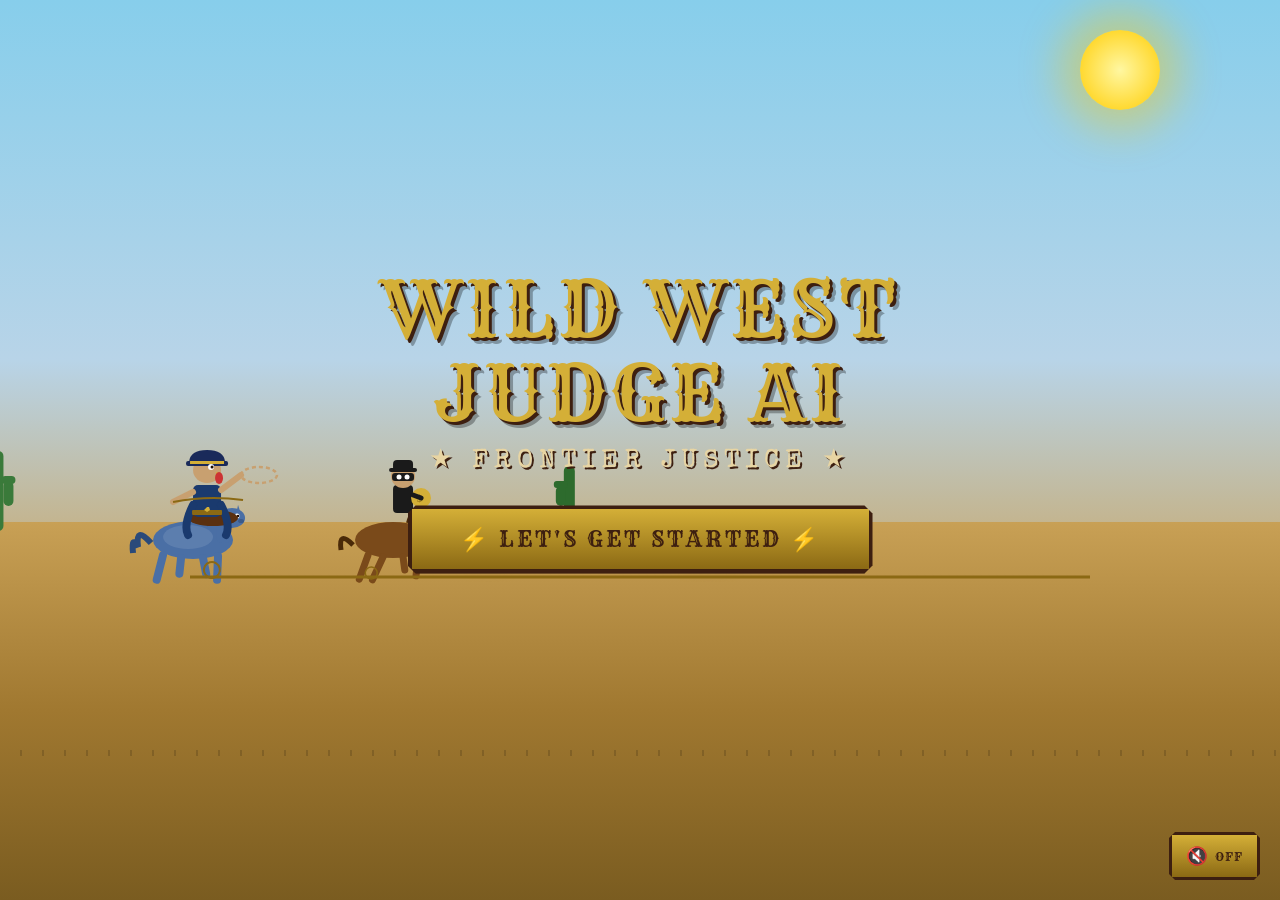
==== commit 7e918f49: "Changed title" ====
--- a/frontend/index.html
+++ b/frontend/index.html
@@ -3,7 +3,7 @@
 <head>
 <meta charset="UTF-8">
 <meta name="viewport" content="width=device-width, initial-scale=1.0">
-<title>Wild West Judge AI</title>
+<title>Blue Hen Sheriff</title>
 <style>
   @import url('https://fonts.googleapis.com/css2?family=Rye&family=Playfair+Display:wght@400;700;900&family=Special+Elite&family=Courier+Prime:wght@400;700&display=swap');
 
